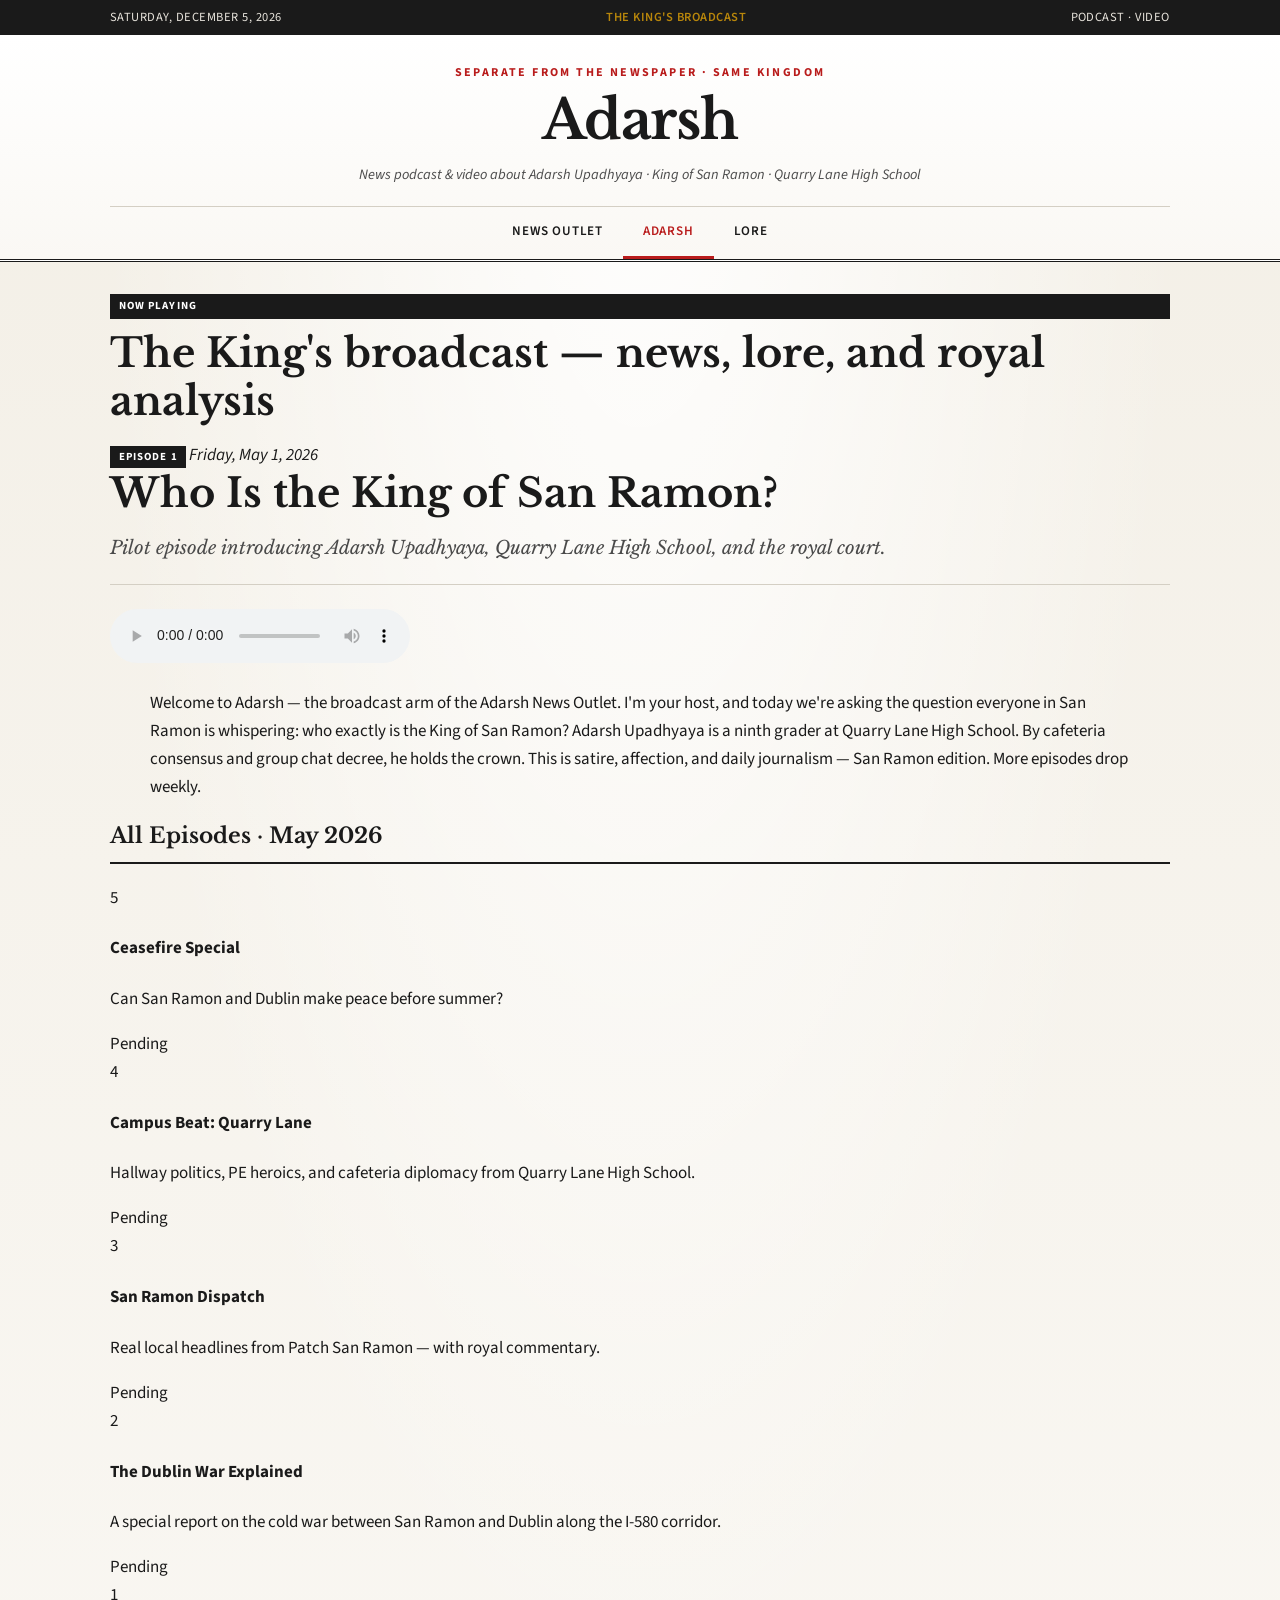
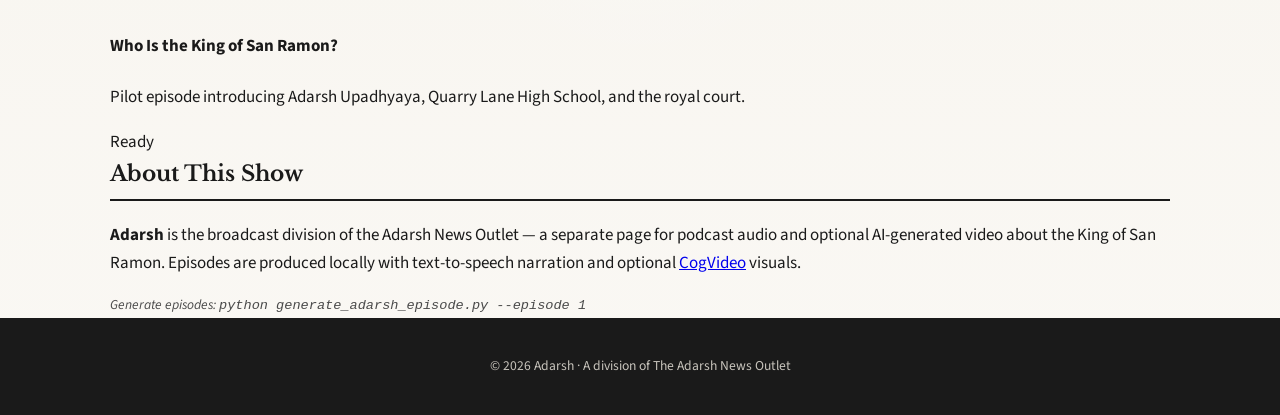
==== adarsh.html @ b56345cd "Fix story loading, add Patch wire, separate Adarsh page" ====
<!DOCTYPE html>
<html lang="en">
<head>
  <meta charset="UTF-8">
  <meta name="viewport" content="width=device-width, initial-scale=1.0">
  <title>Adarsh — The King's Broadcast</title>
  <meta name="description" content="Adarsh — the official podcast and video broadcast about Adarsh Upadhyaya, King of San Ramon.">
  <link rel="preconnect" href="https://fonts.googleapis.com">
  <link rel="preconnect" href="https://fonts.gstatic.com" crossorigin>
  <link href="https://fonts.googleapis.com/css2?family=Libre+Baskerville:ital,wght@0,400;0,700;1,400&family=Source+Sans+3:wght@400;600;700&display=swap" rel="stylesheet">
  <link rel="stylesheet" href="css/style.css">
  <link rel="icon" href="data:image/svg+xml,<svg xmlns='http://www.w3.org/2000/svg' viewBox='0 0 100 100'><text y='.9em' font-size='90'>🎙</text></svg>">
</head>
<body data-page="adarsh" class="adarsh-page">
  <div class="top-bar adarsh-top">
    <div class="container top-bar-inner">
      <span class="date-display" id="today-date"></span>
      <span class="tagline">The King's Broadcast</span>
      <span class="edition">Podcast · Video</span>
    </div>
  </div>

  <header class="site-header adarsh-header">
    <div class="container">
      <div class="masthead">
        <p class="masthead-kicker">Separate from the newspaper · Same kingdom</p>
        <h1 class="site-title adarsh-logo">Adarsh</h1>
        <p class="site-subtitle">News podcast &amp; video about Adarsh Upadhyaya · King of San Ramon · Quarry Lane High School</p>
      </div>
      <nav class="main-nav" aria-label="Main navigation">
        <a href="index.html" class="nav-link" data-page="home">News Outlet</a>
        <a href="adarsh.html" class="nav-link" data-page="adarsh">Adarsh</a>
        <a href="lore.html" class="nav-link" data-page="lore">Lore</a>
      </nav>
    </div>
  </header>

  <main class="container adarsh-main">
    <section class="adarsh-hero">
      <p class="story-category">Now Playing</p>
      <h2 class="featured-headline" id="show-tagline">Loading show…</h2>
    </section>

    <section id="featured-episode" class="featured-episode">
      <div class="loading">Loading episode…</div>
    </section>

    <section class="adarsh-episodes-section">
      <h2 class="section-title">All Episodes · May 2026</h2>
      <div class="adarsh-episode-list" id="episode-list"></div>
    </section>

    <section class="adarsh-about">
      <h2 class="section-title">About This Show</h2>
      <p><strong>Adarsh</strong> is the broadcast division of the Adarsh News Outlet — a separate page for podcast audio and optional AI-generated video about the King of San Ramon. Episodes are produced locally with text-to-speech narration and optional <a href="https://github.com/zai-org/CogVideo" target="_blank" rel="noopener">CogVideo</a> visuals.</p>
      <p class="sidebar-note">Generate episodes: <code>python generate_adarsh_episode.py --episode 1</code></p>
    </section>
  </main>

  <footer class="site-footer">
    <div class="container footer-inner">
      <p>&copy; <span id="year"></span> Adarsh · A division of The Adarsh News Outlet</p>
    </div>
  </footer>

  <script src="js/site.js"></script>
  <script src="js/adarsh.js"></script>
</body>
</html>
---- css/style.css ----
/* The Adarsh News Outlet — newspaper styling */

:root {
  --ink: #1a1a1a;
  --ink-muted: #4a4a4a;
  --paper: #faf8f4;
  --paper-warm: #f3efe6;
  --accent: #b91c1c;
  --accent-dark: #7f1d1d;
  --gold: #b8860b;
  --border: #d4cfc4;
  --shadow: rgba(26, 26, 26, 0.08);
  --font-serif: "Libre Baskerville", Georgia, "Times New Roman", serif;
  --font-sans: "Source Sans 3", system-ui, sans-serif;
  --max-width: 1100px;
}

*,
*::before,
*::after {
  box-sizing: border-box;
}

html {
  scroll-behavior: smooth;
}

body {
  margin: 0;
  font-family: var(--font-sans);
  font-size: 17px;
  line-height: 1.65;
  color: var(--ink);
  background: var(--paper);
  background-image:
    radial-gradient(ellipse at top, #fff 0%, transparent 60%),
    linear-gradient(180deg, var(--paper-warm) 0%, var(--paper) 100%);
  min-height: 100vh;
}

.container {
  max-width: var(--max-width);
  margin: 0 auto;
  padding: 0 1.25rem;
}

.sr-only {
  position: absolute;
  width: 1px;
  height: 1px;
  padding: 0;
  margin: -1px;
  overflow: hidden;
  clip: rect(0, 0, 0, 0);
  white-space: nowrap;
  border: 0;
}

/* Top bar */
.top-bar {
  background: var(--ink);
  color: #e8e4dc;
  font-size: 0.78rem;
  letter-spacing: 0.04em;
  text-transform: uppercase;
}

.top-bar-inner {
  display: flex;
  justify-content: space-between;
  align-items: center;
  padding: 0.45rem 1.25rem;
  gap: 1rem;
  flex-wrap: wrap;
}

.tagline {
  color: var(--gold);
  font-weight: 600;
}

/* Header / masthead */
.site-header {
  border-bottom: 3px double var(--ink);
  padding: 1.75rem 0 0;
  margin-bottom: 2rem;
  background: linear-gradient(to bottom, #fff 0%, var(--paper) 100%);
}

.masthead {
  text-align: center;
  padding-bottom: 1.25rem;
  border-bottom: 1px solid var(--border);
}

.masthead-kicker {
  font-family: var(--font-sans);
  font-size: 0.75rem;
  letter-spacing: 0.2em;
  text-transform: uppercase;
  color: var(--accent);
  margin: 0 0 0.5rem;
  font-weight: 700;
}

.site-title {
  font-family: var(--font-serif);
  font-size: clamp(2rem, 6vw, 3.4rem);
  font-weight: 700;
  margin: 0;
  line-height: 1.1;
  letter-spacing: -0.02em;
}

.site-subtitle {
  font-family: var(--font-sans);
  font-size: 0.9rem;
  color: var(--ink-muted);
  margin: 0.75rem 0 0;
  font-style: italic;
}

.main-nav {
  display: flex;
  justify-content: center;
  gap: 0;
  flex-wrap: wrap;
  margin-top: 0;
}

.nav-link {
  font-family: var(--font-sans);
  font-size: 0.82rem;
  font-weight: 600;
  letter-spacing: 0.06em;
  text-transform: uppercase;
  color: var(--ink);
  text-decoration: none;
  padding: 0.85rem 1.25rem;
  border-bottom: 3px solid transparent;
  transition: color 0.15s, border-color 0.15s;
}

.nav-link:hover,
.nav-link.active {
  color: var(--accent);
  border-bottom-color: var(--accent);
}

/* Featured article */
.featured-section {
  margin-bottom: 2.5rem;
}

.featured-article {
  background: #fff;
  border: 1px solid var(--border);
  box-shadow: 0 4px 24px var(--shadow);
  padding: 2rem 2.25rem;
  position: relative;
}

.featured-article::before {
  content: "BREAKING";
  position: absolute;
  top: -0.65rem;
  left: 1.5rem;
  background: var(--accent);
  color: #fff;
  font-size: 0.65rem;
  font-weight: 700;
  letter-spacing: 0.15em;
  padding: 0.25rem 0.6rem;
}

.story-meta {
  display: flex;
  flex-wrap: wrap;
  gap: 0.5rem 1rem;
  align-items: center;
  margin-bottom: 0.75rem;
  font-size: 0.82rem;
  color: var(--ink-muted);
}

.story-category {
  background: var(--ink);
  color: #fff;
  font-size: 0.68rem;
  font-weight: 700;
  letter-spacing: 0.1em;
  text-transform: uppercase;
  padding: 0.2rem 0.55rem;
}

.story-date {
  font-style: italic;
}

.story-byline {
  font-weight: 600;
}

.featured-headline {
  font-family: var(--font-serif);
  font-size: clamp(1.6rem, 4vw, 2.5rem);
  font-weight: 700;
  line-height: 1.2;
  margin: 0 0 1rem;
}

.featured-dek {
  font-family: var(--font-serif);
  font-size: 1.15rem;
  font-style: italic;
  color: var(--ink-muted);
  margin: 0 0 1.5rem;
  padding-bottom: 1.25rem;
  border-bottom: 1px solid var(--border);
}

.story-body p {
  margin: 0 0 1rem;
  text-align: justify;
  hyphens: auto;
}

.story-body p:last-child {
  margin-bottom: 0;
}

.loading {
  text-align: center;
  color: var(--ink-muted);
  font-style: italic;
  padding: 2rem;
}

/* Content grid */
.content-grid {
  display: grid;
  grid-template-columns: 1fr 300px;
  gap: 2rem;
  margin-bottom: 3rem;
  align-items: start;
}

.section-title {
  font-family: var(--font-serif);
  font-size: 1.35rem;
  margin: 0 0 1.25rem;
  padding-bottom: 0.5rem;
  border-bottom: 2px solid var(--ink);
}

/* Story list */
.story-card {
  background: #fff;
  border: 1px solid var(--border);
  padding: 1.25rem 1.5rem;
  margin-bottom: 1rem;
  cursor: pointer;
  transition: box-shadow 0.15s, transform 0.15s;
}

.story-card:hover {
  box-shadow: 0 3px 16px var(--shadow);
  transform: translateY(-1px);
}

.story-card.active {
  border-left: 4px solid var(--accent);
}

.story-card-headline {
  font-family: var(--font-serif);
  font-size: 1.15rem;
  font-weight: 700;
  margin: 0.35rem 0 0.5rem;
  line-height: 1.3;
}

.story-card-excerpt {
  font-size: 0.92rem;
  color: var(--ink-muted);
  margin: 0;
  display: -webkit-box;
  -webkit-line-clamp: 2;
  -webkit-box-orient: vertical;
  overflow: hidden;
}

/* Sidebar */
.sidebar-box {
  background: #fff;
  border: 1px solid var(--border);
  padding: 1.25rem;
  margin-bottom: 1.25rem;
}

.sidebar-box h3 {
  font-family: var(--font-serif);
  font-size: 1rem;
  margin: 0 0 0.75rem;
  padding-bottom: 0.4rem;
  border-bottom: 1px solid var(--border);
}

.sidebar-note {
  font-size: 0.85rem;
  color: var(--ink-muted);
  font-style: italic;
  margin-bottom: 0 !important;
}

.stats-list {
  list-style: none;
  margin: 0;
  padding: 0;
}

.stats-list li {
  display: flex;
  flex-direction: column;
  padding: 0.6rem 0;
  border-bottom: 1px solid var(--border);
}

.stats-list li:last-child {
  border-bottom: none;
}

.stat-num {
  font-family: var(--font-serif);
  font-size: 1.5rem;
  font-weight: 700;
  color: var(--accent);
}

.stat-label {
  font-size: 0.78rem;
  text-transform: uppercase;
  letter-spacing: 0.05em;
  color: var(--ink-muted);
}

.category-list {
  list-style: none;
  margin: 0;
  padding: 0;
}

.category-list li {
  display: flex;
  justify-content: space-between;
  padding: 0.4rem 0;
  font-size: 0.9rem;
  border-bottom: 1px dotted var(--border);
}

.category-list li:last-child {
  border-bottom: none;
}

.category-count {
  color: var(--ink-muted);
  font-size: 0.85rem;
}

/* Archive */
.archive-section {
  padding-top: 1rem;
  border-top: 3px double var(--border);
  margin-bottom: 3rem;
}

.archive-grid {
  display: grid;
  grid-template-columns: repeat(auto-fill, minmax(280px, 1fr));
  gap: 1.25rem;
}

.archive-card {
  background: #fff;
  border: 1px solid var(--border);
  padding: 1.15rem;
  cursor: pointer;
  transition: box-shadow 0.15s;
}

.archive-card:hover {
  box-shadow: 0 3px 12px var(--shadow);
}

.archive-card h4 {
  font-family: var(--font-serif);
  font-size: 1rem;
  margin: 0.4rem 0 0.35rem;
  line-height: 1.35;
}

.archive-card .story-meta {
  margin-bottom: 0;
}

/* Footer */
.site-footer {
  background: var(--ink);
  color: #c8c4bc;
  padding: 2rem 0;
  font-size: 0.85rem;
  text-align: center;
}

.footer-inner p {
  margin: 0.35rem 0;
}

.footer-note {
  font-size: 0.78rem;
  color: #8a8680;
}

/* Responsive */
@media (max-width: 768px) {
  .content-grid {
    grid-template-columns: 1fr;
  }

  .sidebar {
    order: -1;
  }

  .featured-article {
    padding: 1.5rem;
  }

  .top-bar-inner {
    justify-content: center;
    text-align: center;
  }

  .edition {
    display: none;
  }
}

/* Patch badge & feed */
.patch-badge {
  display: inline-block;
  font-size: 0.78rem;
  color: var(--ink-muted);
  margin-bottom: 0.75rem;
  font-style: italic;
}

.patch-badge a {
  color: var(--accent);
}

.patch-feed {
  list-style: none;
  margin: 0.5rem 0 0;
  padding: 0;
}

.patch-feed li {
  padding: 0.45rem 0;
  border-bottom: 1px dotted var(--border);
  font-size: 0.88rem;
  line-height: 1.35;
}

.patch-feed li:last-child {
  border-bottom: none;
}

.patch-feed a {
  color: var(--ink);
  text-decoration: none;
}

.patch-feed a:hover {
  color: var(--accent);
}

.sidebar a {
  color: var(--accent);
}

/* Lore page */
.lore-page {
  padding-bottom: 3rem;
}

.lore-hero {
  background: #fff;
  border: 1px solid var(--border);
  padding: 2rem;
  margin-bottom: 2rem;
  box-shadow: 0 4px 24px var(--shadow);
}

.lore-status {
  margin: 1rem 0 0;
  font-size: 0.95rem;
}

.lore-section {
  margin-bottom: 2.5rem;
}

.lore-grid,
.character-grid {
  display: grid;
  grid-template-columns: repeat(auto-fill, minmax(260px, 1fr));
  gap: 1.25rem;
}

.lore-card,
.character-card {
  background: #fff;
  border: 1px solid var(--border);
  padding: 1.25rem;
}

.lore-card h3,
.character-card h3 {
  font-family: var(--font-serif);
  margin: 0.35rem 0 0.5rem;
}

.character-title {
  font-weight: 700;
  color: var(--accent);
  margin: 0 0 0.35rem;
}

.character-role {
  font-size: 0.85rem;
  color: var(--ink-muted);
  margin: 0 0 0.75rem;
}

.character-status {
  font-size: 0.85rem;
  margin: 0.75rem 0 0;
}

.character-card--rival {
  border-left: 4px solid var(--accent-dark);
}

.timeline {
  list-style: none;
  margin: 0;
  padding: 0;
  border-left: 3px solid var(--border);
}

.timeline-item {
  padding: 0 0 1.25rem 1.25rem;
  position: relative;
}

.timeline-item::before {
  content: "";
  position: absolute;
  left: -7px;
  top: 0.35rem;
  width: 11px;
  height: 11px;
  background: var(--accent);
  border-radius: 50%;
}

.timeline-date {
  display: block;
  font-size: 0.78rem;
  font-weight: 700;
  letter-spacing: 0.05em;
  text-transform: uppercase;
  color: var(--accent);
  margin-bottom: 0.25rem;
}

/* Content / video page */
.content-page {
  padding-bottom: 3rem;
}

.content-hero {
  margin-bottom: 2rem;
}

.featured-video-section {
  margin-bottom: 2.5rem;
}

.video-wrap {
  background: #000;
  border-radius: 2px;
  overflow: hidden;
  margin-bottom: 1rem;
}

.video-wrap video {
  width: 100%;
  display: block;
  max-height: 520px;
}

.video-feature {
  background: #fff;
  border: 1px solid var(--border);
  padding: 1.5rem;
  box-shadow: 0 4px 24px var(--shadow);
}

.video-placeholder {
  background: linear-gradient(135deg, #1a1a1a 0%, #3d3d3d 100%);
  aspect-ratio: 16 / 9;
  display: flex;
  align-items: center;
  justify-content: center;
  margin-bottom: 1rem;
}

.placeholder-label {
  color: #fff;
  font-family: var(--font-serif);
  font-size: 1.25rem;
  letter-spacing: 0.08em;
  text-transform: uppercase;
}

.video-meta {
  display: flex;
  gap: 1rem;
  flex-wrap: wrap;
  margin-bottom: 0.5rem;
}

.show-notes {
  font-size: 0.9rem;
  color: var(--ink-muted);
  font-style: italic;
  margin-top: 1rem;
}

.video-grid {
  display: grid;
  grid-template-columns: repeat(auto-fill, minmax(280px, 1fr));
  gap: 1.25rem;
}

.video-card {
  background: #fff;
  border: 1px solid var(--border);
  cursor: pointer;
  transition: box-shadow 0.15s, transform 0.15s;
  overflow: hidden;
}

.video-card:hover {
  box-shadow: 0 3px 16px var(--shadow);
  transform: translateY(-1px);
}

.video-card--active {
  border-color: var(--accent);
}

.video-thumb {
  aspect-ratio: 16 / 9;
  background: #222;
  display: flex;
  align-items: center;
  justify-content: center;
  color: #fff;
  font-size: 2rem;
.video-thumb video {
  width: 100%;
  height: 100%;
  object-fit: cover;
}

.video-thumb--pending {
  background: linear-gradient(135deg, #2a2a2a, #444);
}

.video-card-body {
  padding: 1rem 1.15rem 1.15rem;
}

.video-card-body h4 {
  font-family: var(--font-serif);
  margin: 0.35rem 0;
  font-size: 1rem;
  line-height: 1.3;
}

.footer-link {
  color: #8a8680;
}

.footer-link:hover {
  color: #fff;
}

/* Real San Ramon news wire */
.real-news-section {
  margin-bottom: 2.5rem;
  padding-bottom: 2rem;
  border-bottom: 3px double var(--border);
}

.section-header-row {
  display: flex;
  justify-content: space-between;
  align-items: baseline;
  flex-wrap: wrap;
  gap: 0.5rem;
}

.wire-source {
  font-size: 0.85rem;
  color: var(--accent);
  text-decoration: none;
}

.section-note {
  font-size: 0.92rem;
  color: var(--ink-muted);
  font-style: italic;
  margin: 0 0 1.25rem;
}

.section-sub {
  font-size: 0.85rem;
  font-weight: 400;
  color: var(--ink-muted);
  font-style: italic;
}

.real-news-list {
  list-style: none;
  margin: 0;
  padding: 0;
  display: grid;
  gap: 1rem;
}

.real-news-item {
  background: #fff;
  border: 1px solid var(--border);
  border-left: 4px solid var(--gold);
  padding: 1rem 1.25rem;
}

.real-news-cat {
  font-size: 0.68rem;
  font-weight: 700;
  letter-spacing: 0.08em;
  text-transform: uppercase;
  color: var(--gold);
}

.real-news-title {
  font-family: var(--font-serif);
  font-size: 1.1rem;
  margin: 0.35rem 0;
}

.real-news-title a {
  color: var(--ink);
  text-decoration: none;
}

.real-news-title a:hover {
  color: var(--accent);
}

.real-news-summary {
  margin: 0;
  font-size: 0.92rem;
  color: var(--ink-muted);
}

/* Adarsh broadcast page */
.adarsh-page {
  background: #0f1419;
  color: #e8e4dc;
  background-image: linear-gradient(180deg, #1a2332 0%, #0f1419 100%);
}

.adarsh-top {
  background: #0a0e14;
}

.adarsh-header {
  border-bottom-color: #333;
  background: linear-gradient(to bottom, #1a2332 0%, #0f1419 100%);
}

.adarsh-header .site-title,
.adarsh-header .site-subtitle,
.adarsh-header .masthead-kicker {
  color: #e8e4dc;
}

.adarsh-logo {
  font-size: clamp(2.5rem, 8vw, 4rem);
  letter-spacing: 0.08em;
}

.adarsh-main .section-title,
.adarsh-main .featured-headline {
  color: #f5f0e6;
}

.episode-feature {
  background: #1a2332;
  border: 1px solid #333;
  padding: 1.5rem;
  margin-bottom: 2rem;
}

.episode-pending {
  background: #252d3a;
  padding: 1rem;
  border-radius: 2px;
  font-size: 0.9rem;
}

.episode-script {
  margin: 1.25rem 0 0;
  padding: 1rem;
  border-left: 3px solid var(--gold);
  font-style: italic;
  color: #b8b4ac;
  font-size: 0.95rem;
}

.media-wrap audio,
.media-wrap video {
  width: 100%;
  margin: 1rem 0;
}

.adarsh-episode-list {
  display: flex;
  flex-direction: column;
  gap: 0.75rem;
}

.episode-row {
  display: grid;
  grid-template-columns: 3rem 1fr;
  gap: 1rem;
  background: #1a2332;
  border: 1px solid #333;
  padding: 1rem;
  cursor: pointer;
  transition: border-color 0.15s;
}

.episode-row:hover,
.episode-row--active {
  border-color: var(--gold);
}

.ep-num {
  font-family: var(--font-serif);
  font-size: 1.5rem;
  font-weight: 700;
  color: var(--gold);
}

.episode-row h4 {
  margin: 0 0 0.25rem;
  font-family: var(--font-serif);
  color: #f5f0e6;
}

.episode-row p {
  margin: 0;
  font-size: 0.88rem;
  color: #b8b4ac;
}

.ep-status {
  font-size: 0.75rem;
  text-transform: uppercase;
  letter-spacing: 0.06em;
  color: var(--gold);
}

.adarsh-about {
  margin-top: 2rem;
  padding-top: 2rem;
  border-top: 1px solid #333;
  color: #b8b4ac;
}

.adarsh-about a {
  color: var(--gold);
}
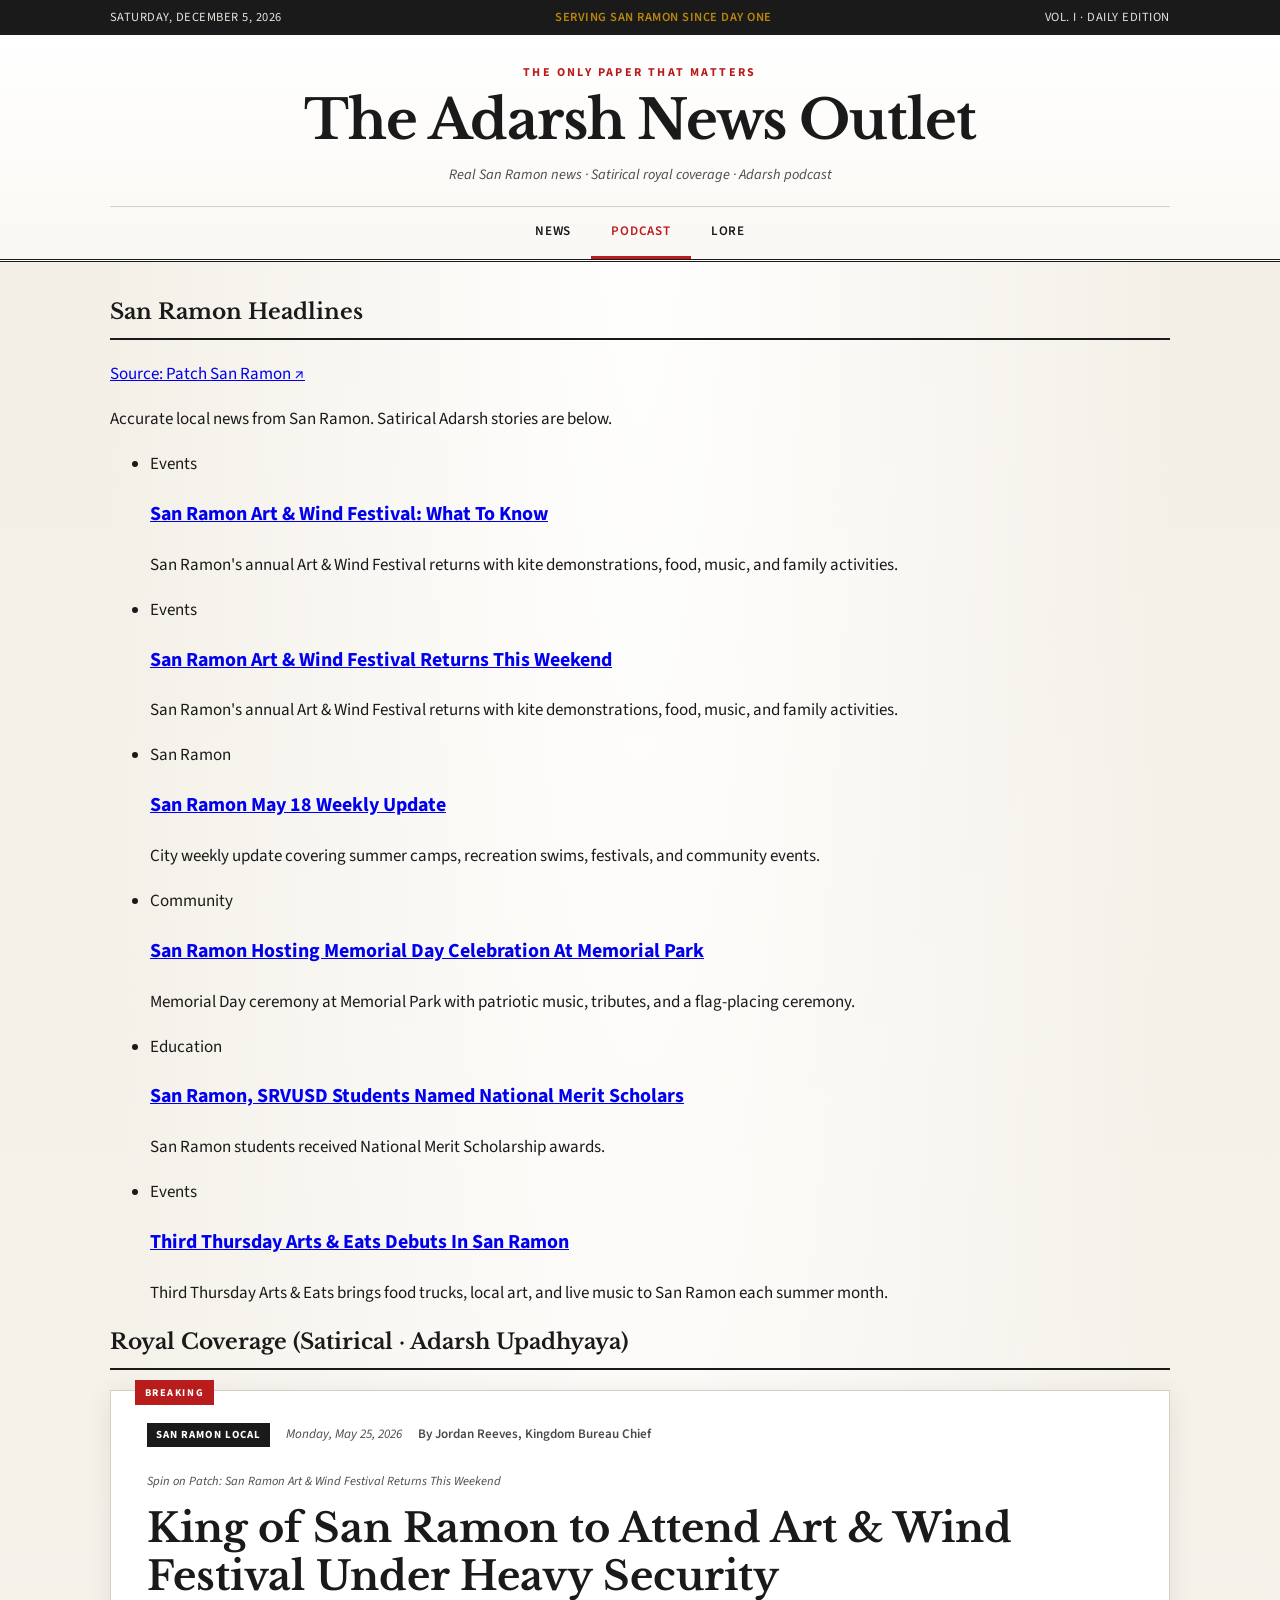
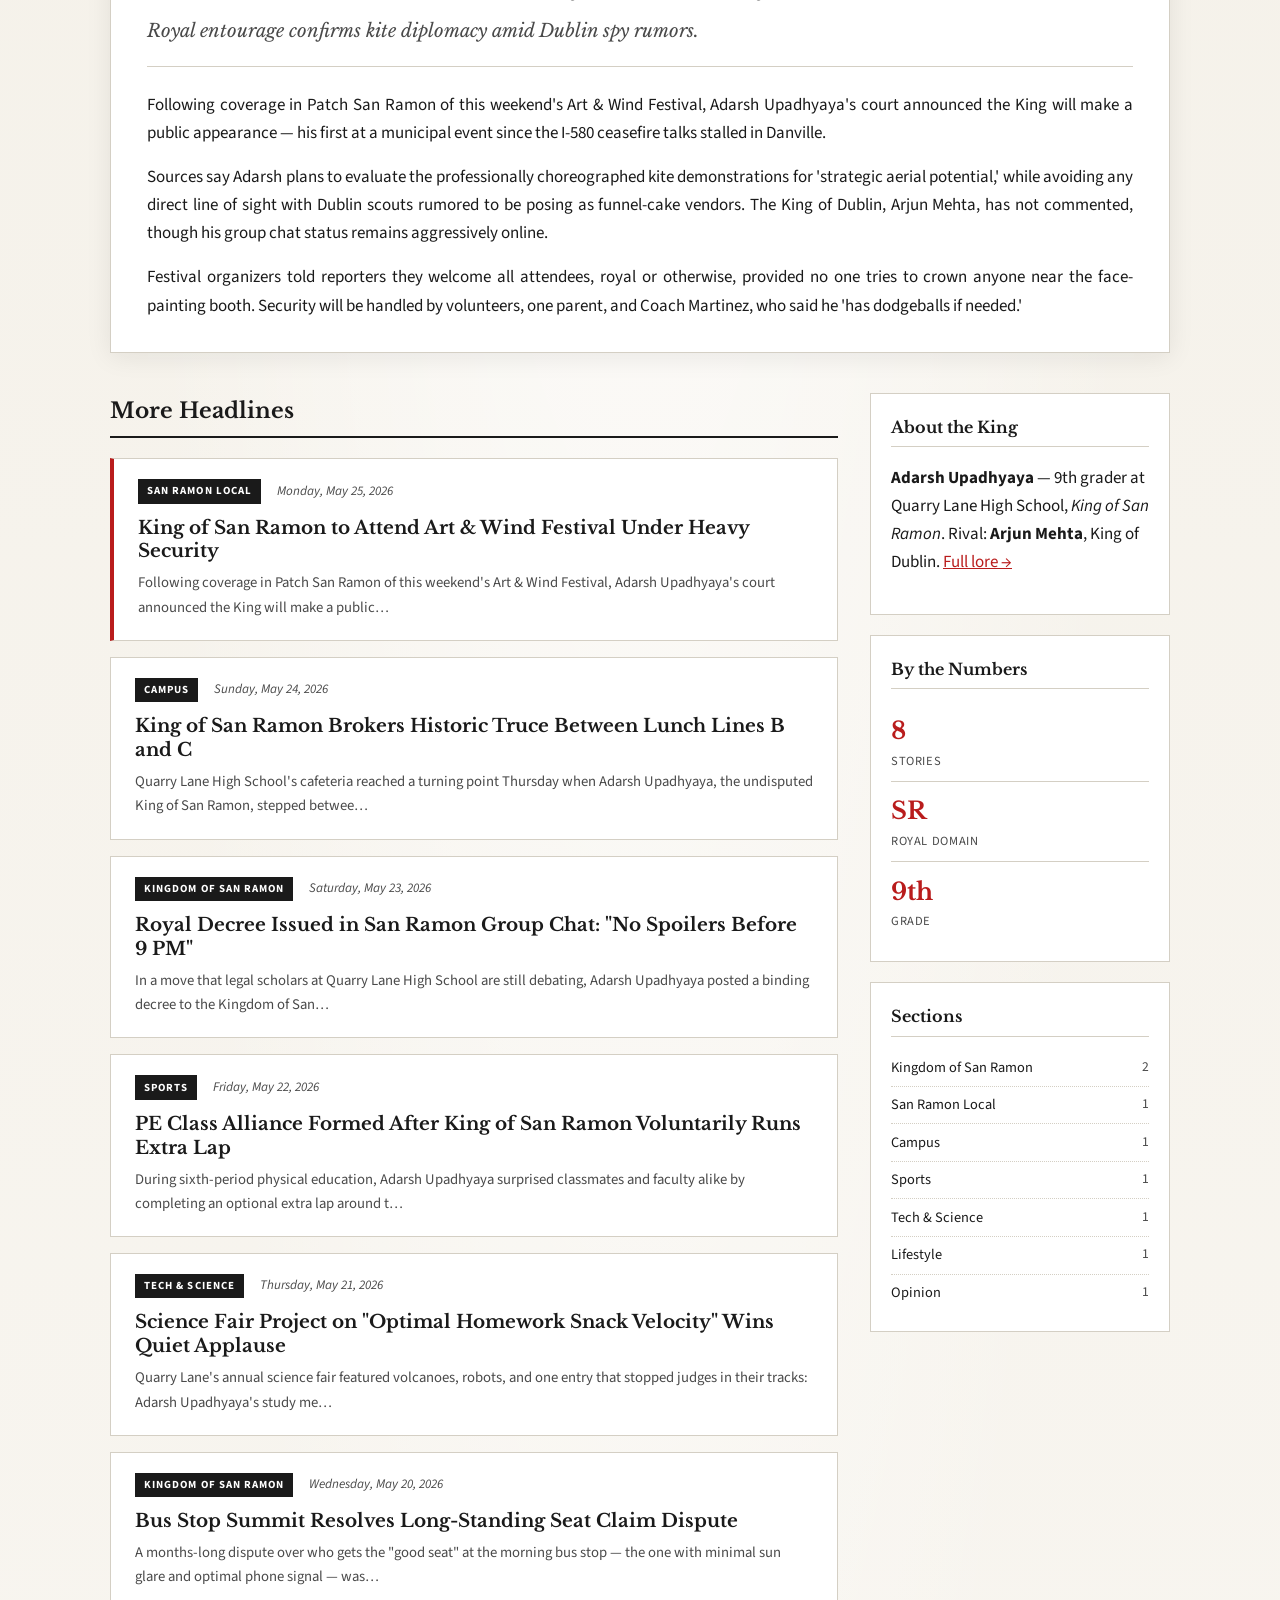
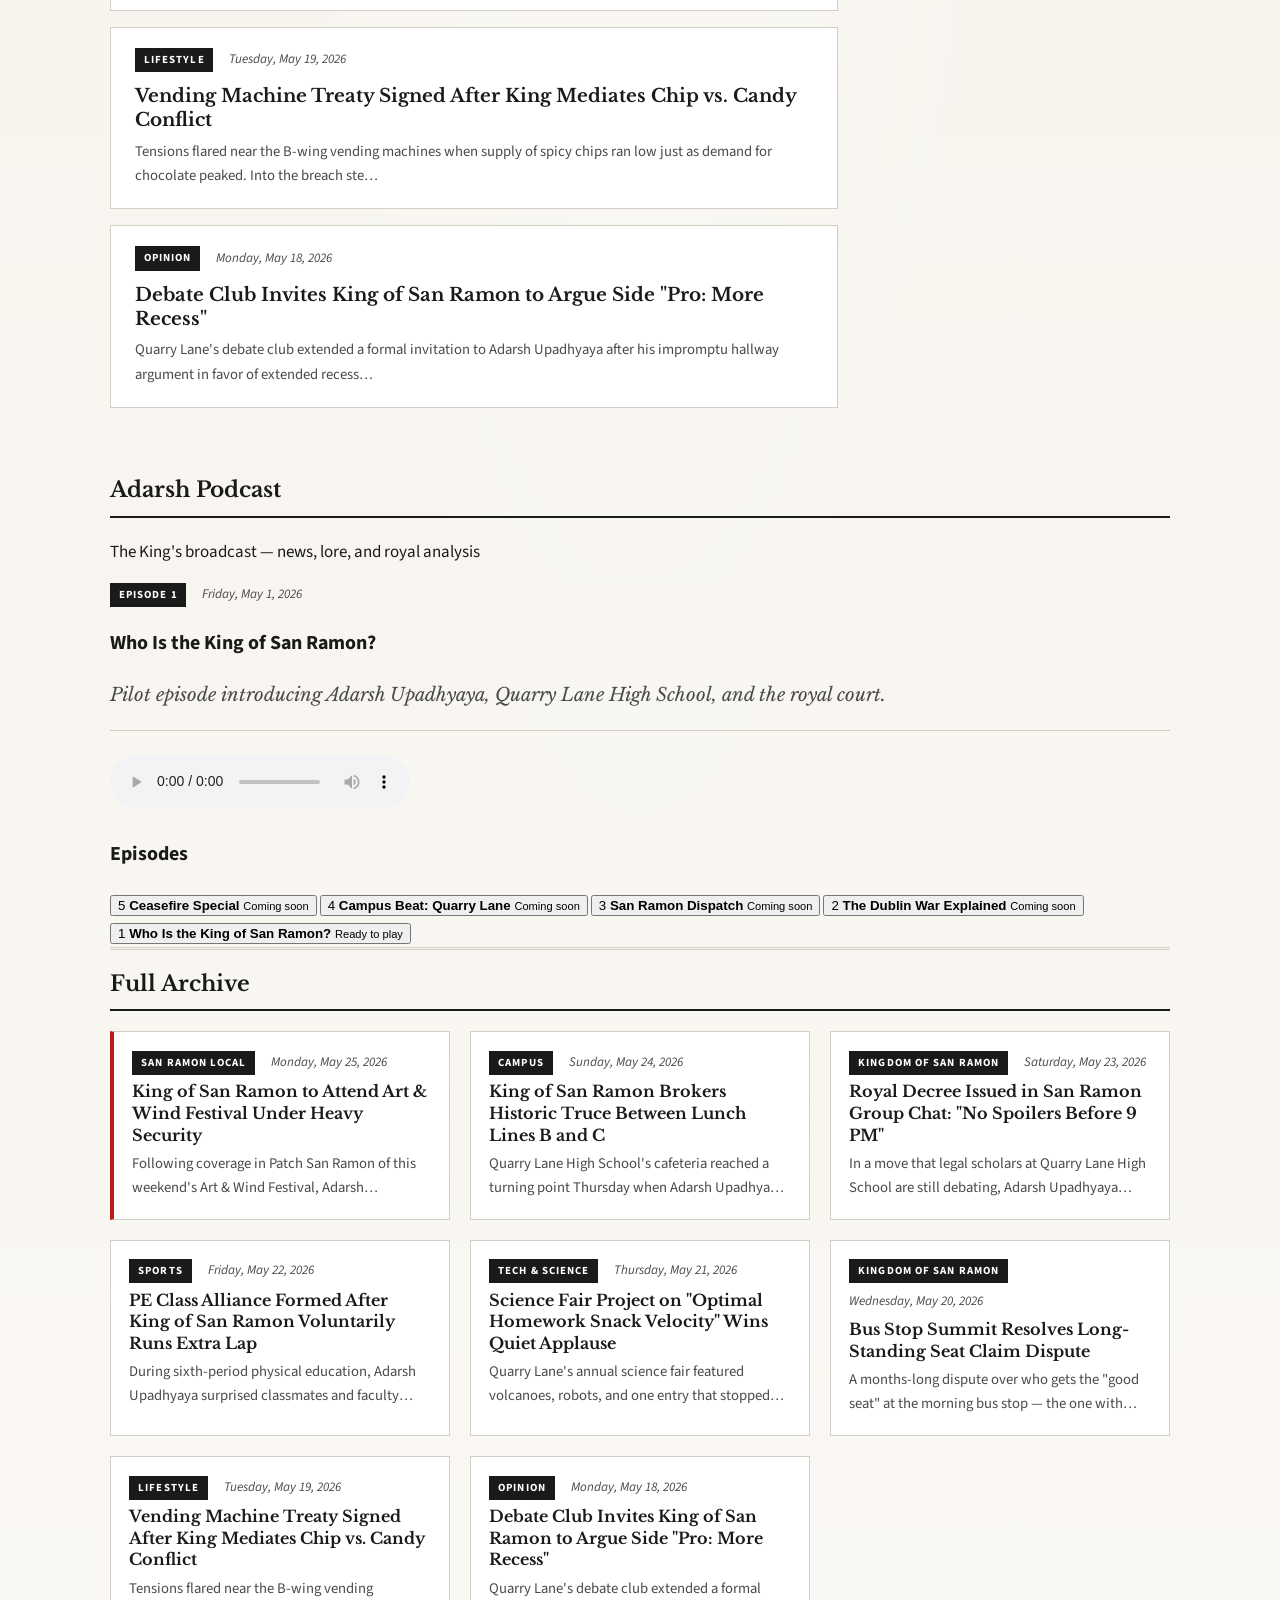
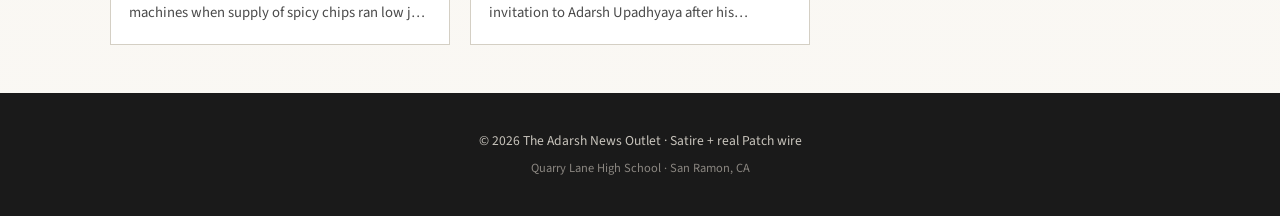
==== commit 1b6f2678: "Unify site: fix nav, merge podcast, fix loading" ====
--- a/adarsh.html
+++ b/adarsh.html
@@ -2,68 +2,11 @@
 <html lang="en">
 <head>
   <meta charset="UTF-8">
-  <meta name="viewport" content="width=device-width, initial-scale=1.0">
-  <title>Adarsh — The King's Broadcast</title>
-  <meta name="description" content="Adarsh — the official podcast and video broadcast about Adarsh Upadhyaya, King of San Ramon.">
-  <link rel="preconnect" href="https://fonts.googleapis.com">
-  <link rel="preconnect" href="https://fonts.gstatic.com" crossorigin>
-  <link href="https://fonts.googleapis.com/css2?family=Libre+Baskerville:ital,wght@0,400;0,700;1,400&family=Source+Sans+3:wght@400;600;700&display=swap" rel="stylesheet">
-  <link rel="stylesheet" href="css/style.css">
-  <link rel="icon" href="data:image/svg+xml,<svg xmlns='http://www.w3.org/2000/svg' viewBox='0 0 100 100'><text y='.9em' font-size='90'>🎙</text></svg>">
+  <meta http-equiv="refresh" content="0; url=index.html#podcast">
+  <title>Redirecting…</title>
+  <script>window.location.replace('index.html#podcast');</script>
 </head>
-<body data-page="adarsh" class="adarsh-page">
-  <div class="top-bar adarsh-top">
-    <div class="container top-bar-inner">
-      <span class="date-display" id="today-date"></span>
-      <span class="tagline">The King's Broadcast</span>
-      <span class="edition">Podcast · Video</span>
-    </div>
-  </div>
-
-  <header class="site-header adarsh-header">
-    <div class="container">
-      <div class="masthead">
-        <p class="masthead-kicker">Separate from the newspaper · Same kingdom</p>
-        <h1 class="site-title adarsh-logo">Adarsh</h1>
-        <p class="site-subtitle">News podcast &amp; video about Adarsh Upadhyaya · King of San Ramon · Quarry Lane High School</p>
-      </div>
-      <nav class="main-nav" aria-label="Main navigation">
-        <a href="index.html" class="nav-link" data-page="home">News Outlet</a>
-        <a href="adarsh.html" class="nav-link" data-page="adarsh">Adarsh</a>
-        <a href="lore.html" class="nav-link" data-page="lore">Lore</a>
-      </nav>
-    </div>
-  </header>
-
-  <main class="container adarsh-main">
-    <section class="adarsh-hero">
-      <p class="story-category">Now Playing</p>
-      <h2 class="featured-headline" id="show-tagline">Loading show…</h2>
-    </section>
-
-    <section id="featured-episode" class="featured-episode">
-      <div class="loading">Loading episode…</div>
-    </section>
-
-    <section class="adarsh-episodes-section">
-      <h2 class="section-title">All Episodes · May 2026</h2>
-      <div class="adarsh-episode-list" id="episode-list"></div>
-    </section>
-
-    <section class="adarsh-about">
-      <h2 class="section-title">About This Show</h2>
-      <p><strong>Adarsh</strong> is the broadcast division of the Adarsh News Outlet — a separate page for podcast audio and optional AI-generated video about the King of San Ramon. Episodes are produced locally with text-to-speech narration and optional <a href="https://github.com/zai-org/CogVideo" target="_blank" rel="noopener">CogVideo</a> visuals.</p>
-      <p class="sidebar-note">Generate episodes: <code>python generate_adarsh_episode.py --episode 1</code></p>
-    </section>
-  </main>
-
-  <footer class="site-footer">
-    <div class="container footer-inner">
-      <p>&copy; <span id="year"></span> Adarsh · A division of The Adarsh News Outlet</p>
-    </div>
-  </footer>
-
-  <script src="js/site.js"></script>
-  <script src="js/adarsh.js"></script>
+<body>
+  <p><a href="index.html#podcast">Go to Adarsh Podcast</a></p>
 </body>
 </html>
